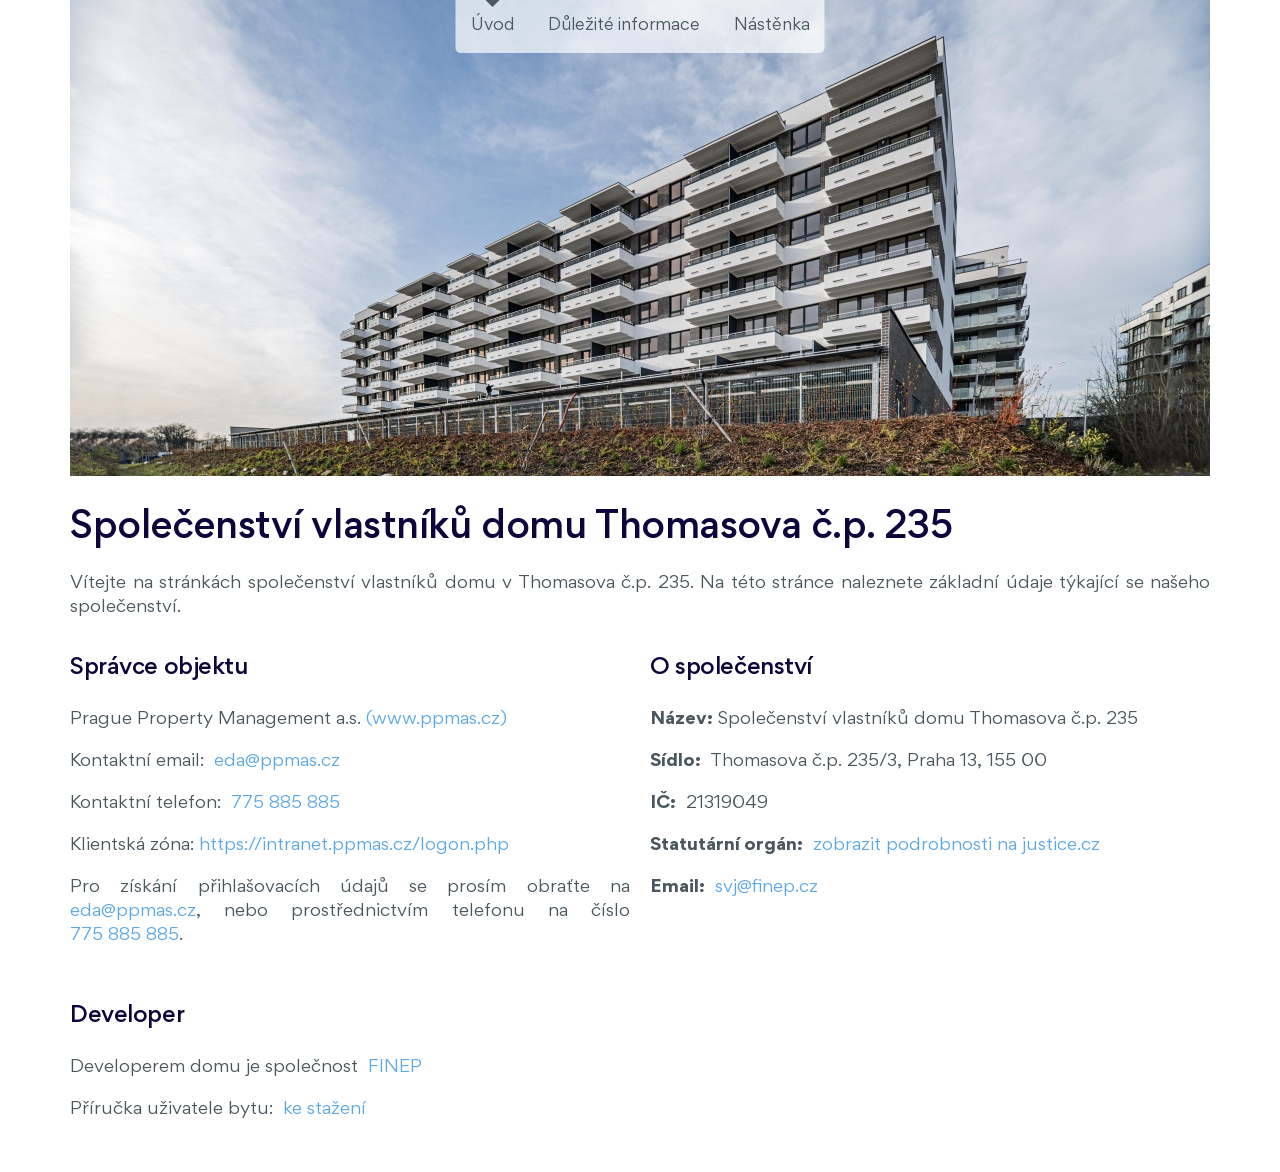
==== index.html @ d36d34c4 "git initialisation" ====
<!DOCTYPE html>
<html lang="cs">

<head>
    <meta charset="utf-8" />
    <title>Společenství vlastníků domu Thomasova č.p. 235</title>
    <link rel="stylesheet" type="text/css"
        href="app/www/css/min/2c4fe26873db84341f908656ab3d1181.css%3F_=1779366407.css" />
    <meta name="viewport" content="width=device-width, initial-scale=1.0" />
    <meta http-equiv="X-UA-Compatible" content="IE=9;IE=10;IE=Edge,chrome=1" />
    <link rel="shortcut icon" href="app/www/favicon.png%3F_=1578957907" type="image/x-icon">
</head>

<body data-e-async="22aafc6b2f28744da5d581325b320582" data-e-token="c5ad0527fade84f4e4a0e6dbc80d27c2" class="has-menu">
    <div id="page">
        <div class="menu">
            <ul>
                <li class="active"><a href="/index.html">Úvod</a></li>
                <li><a href="/dulezite-informace.html">Důležité info<span class="xs-nod">rmace</span></a></li>
                <li><a href="/info.php">Nástěnka</a></li>
            </ul>
        </div>
        <div class="container">
            <div class="company-detail">
                <div class="image-wrapper"> <img src="files/images/company/custom/36_detail.jpg%3F_1711528149"
                        alt="Společenství vlastníků domu Thomasova č.p. 235"> </div>
                <div class="welcome mb-30 mt-30">
                    <h2 class="mb-20">Společenství vlastníků domu Thomasova č.p. 235</h2>
                    <p>Vítejte na stránkách společenství vlastníků domu v Thomasova č.p. 235. Na této stránce naleznete
                        základní údaje týkající se našeho společenství.</p>
                </div>
                <div class="grid">
                    <div class="g-6 s-12 xs-12">
                        <div class="company-article">
                            <h3 class="company-article-title">Správce objektu</h3>
                            <p>Prague Property Management a.s. <a href="https://www.ppmas.cz"
                                    target="_blank">(www.ppmas.cz)</a> </p>
                            <p>Kontaktní email:&nbsp; <a href="mailto:eda@ppmas.cz">eda@ppmas.cz</a> </p>
                            <p>Kontaktní telefon:&nbsp; <a href="tel:00420775885885">775 885 885</a> </p>
                            <p>Klientská zóna:&nbsp;<a href="https://intranet.ppmas.cz/logon.php"
                                    target="_blank">https://intranet.ppmas.cz/logon.php</a></p>
                            <p>Pro získání přihlašovacích údajů se prosím obraťte na <a
                                    href="mailto:eda@ppmas.cz">eda@ppmas.cz</a>, nebo prostřednictvím telefonu na číslo
                                <a href="tel:00420775885885">775&nbsp;885&nbsp;885</a>.</p>
                        </div>
                    </div>
                    <div class="g-6 s-12 xs-12">
                        <div class="company-article">
                            <h3 class="company-article-title">O společenství</h3>
                            <p> <strong>Název:</strong> Společenství vlastníků domu Thomasova č.p. 235 </p>
                            <p> <strong>Sídlo:</strong>&nbsp; Thomasova č.p. 235/3, Praha 13, 155 00 </p>
                            <p> <strong>IČ:</strong>&nbsp; 21319049 </p>
                            <p> <strong>Statutární orgán:</strong>&nbsp; <a
                                    href="https://or.justice.cz/ias/ui/rejstrik-firma.vysledky?subjektId=1232693&typ=PLATNY"
                                    target="_blank">zobrazit podrobnosti na justice.cz</a> </p>
                            <p> <strong>Email:</strong>&nbsp; <a href="mailto:svj@finep.cz">svj@finep.cz</a> </p>
                        </div>
                    </div>
                    <div class="cleaner"></div>
                    <div class="g-12">
                        <div class="company-article">
                            <h3>Developer</h3>
                            <p>Developerem domu je společnost&nbsp; <a href="https://www.finep.cz/cs"
                                    target="_blank">FINEP</a> </p>
                            <p>Příručka uživatele bytu:&nbsp; <a href="user_manual.pdf" target="_blank">ke stažení <i
                                        class="far fa-file-pdf"></i> </a> </p>
                        </div>
                    </div>
                    <div class="cleaner"></div>
                </div>
            </div>
        </div>
    </div>
    <script type="text/javascript" src="app/www/js/min/533b42e8f14611e51ddbcf63634baecc.js%3F_=1671527808"
        async></script>
</body>

</html>
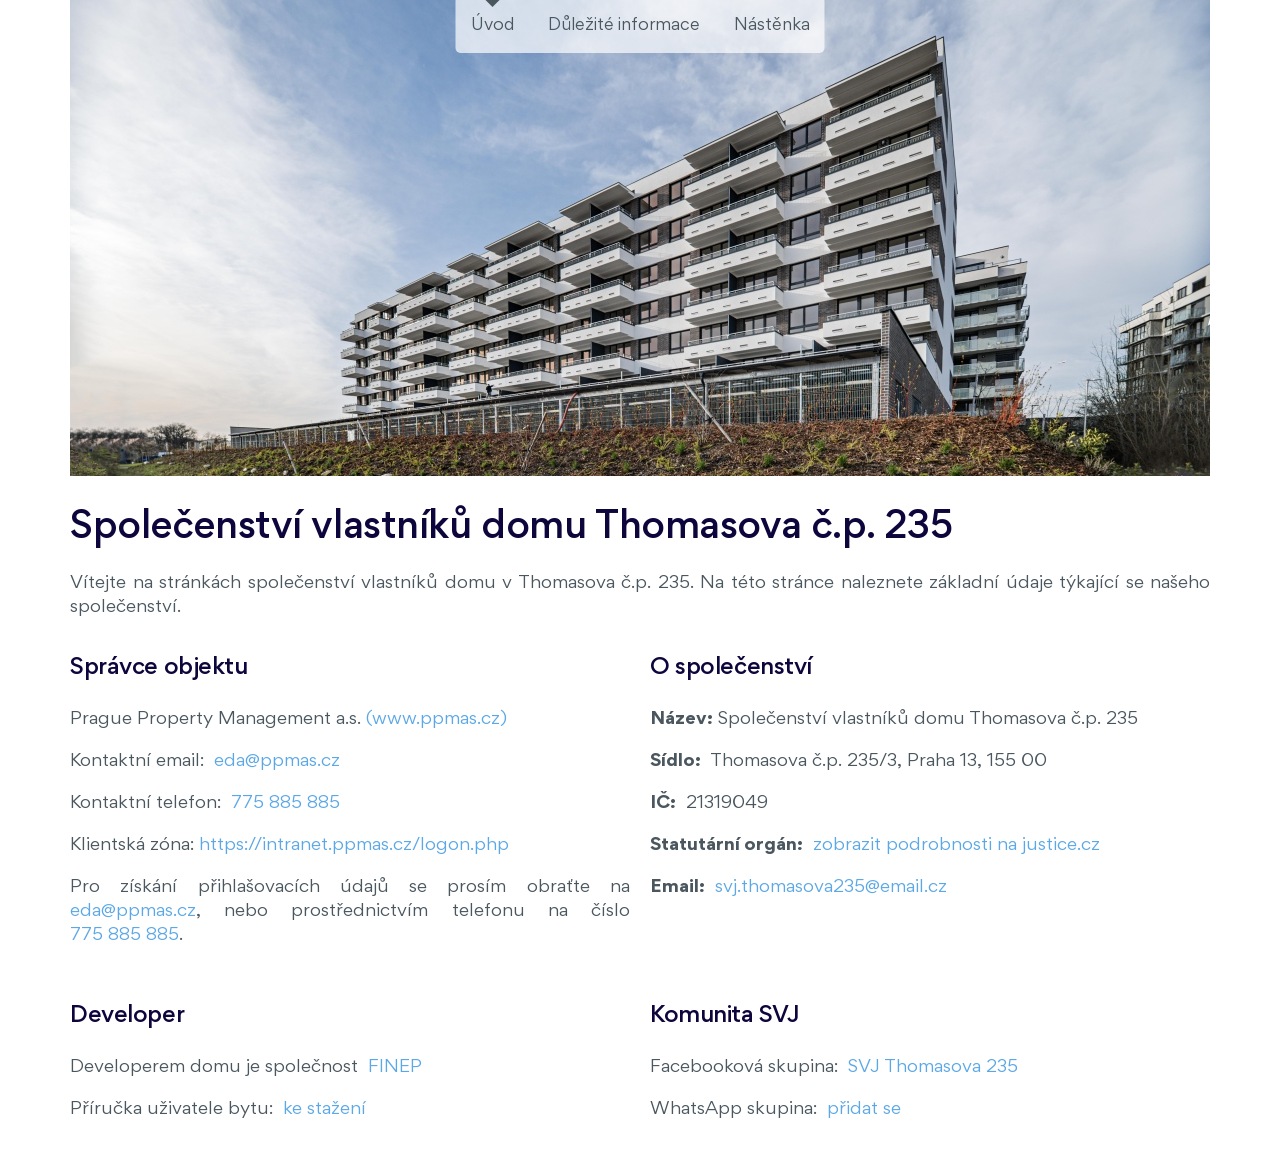
==== commit 89f19a91: "FB and WU group" ====
--- a/index.html
+++ b/index.html
@@ -53,17 +53,26 @@
                             <p> <strong>Statutární orgán:</strong>&nbsp; <a
                                     href="https://or.justice.cz/ias/ui/rejstrik-firma.vysledky?subjektId=1232693&typ=PLATNY"
                                     target="_blank">zobrazit podrobnosti na justice.cz</a> </p>
-                            <p> <strong>Email:</strong>&nbsp; <a href="mailto:svj@finep.cz">svj@finep.cz</a> </p>
+                            <p> <strong>Email:</strong>&nbsp; <a href="mailto:svj.thomasova235@email.cz">svj.thomasova235@email.cz</a> </p>
                         </div>
                     </div>
                     <div class="cleaner"></div>
-                    <div class="g-12">
+                    <div class="g-6 s-12 xs-12">
                         <div class="company-article">
                             <h3>Developer</h3>
                             <p>Developerem domu je společnost&nbsp; <a href="https://www.finep.cz/cs"
                                     target="_blank">FINEP</a> </p>
                             <p>Příručka uživatele bytu:&nbsp; <a href="user_manual.pdf" target="_blank">ke stažení <i
                                         class="far fa-file-pdf"></i> </a> </p>
+                        </div>
+                    </div>
+                    <div class="g-6 s-12 xs-12">
+                        <div class="company-article">
+                            <h3>Komunita SVJ</h3>
+                            <p>Facebooková skupina:&nbsp; <a href="https://www.facebook.com/groups/2234361673578308"
+                                    target="_blank">SVJ Thomasova 235</a> </p>
+                            <p>WhatsApp skupina:&nbsp; <a href="https://chat.whatsapp.com/LHooHr09VEWKUSC4Nf3yWQ"
+                                    target="_blank">přidat se</a> </p>
                         </div>
                     </div>
                     <div class="cleaner"></div>
